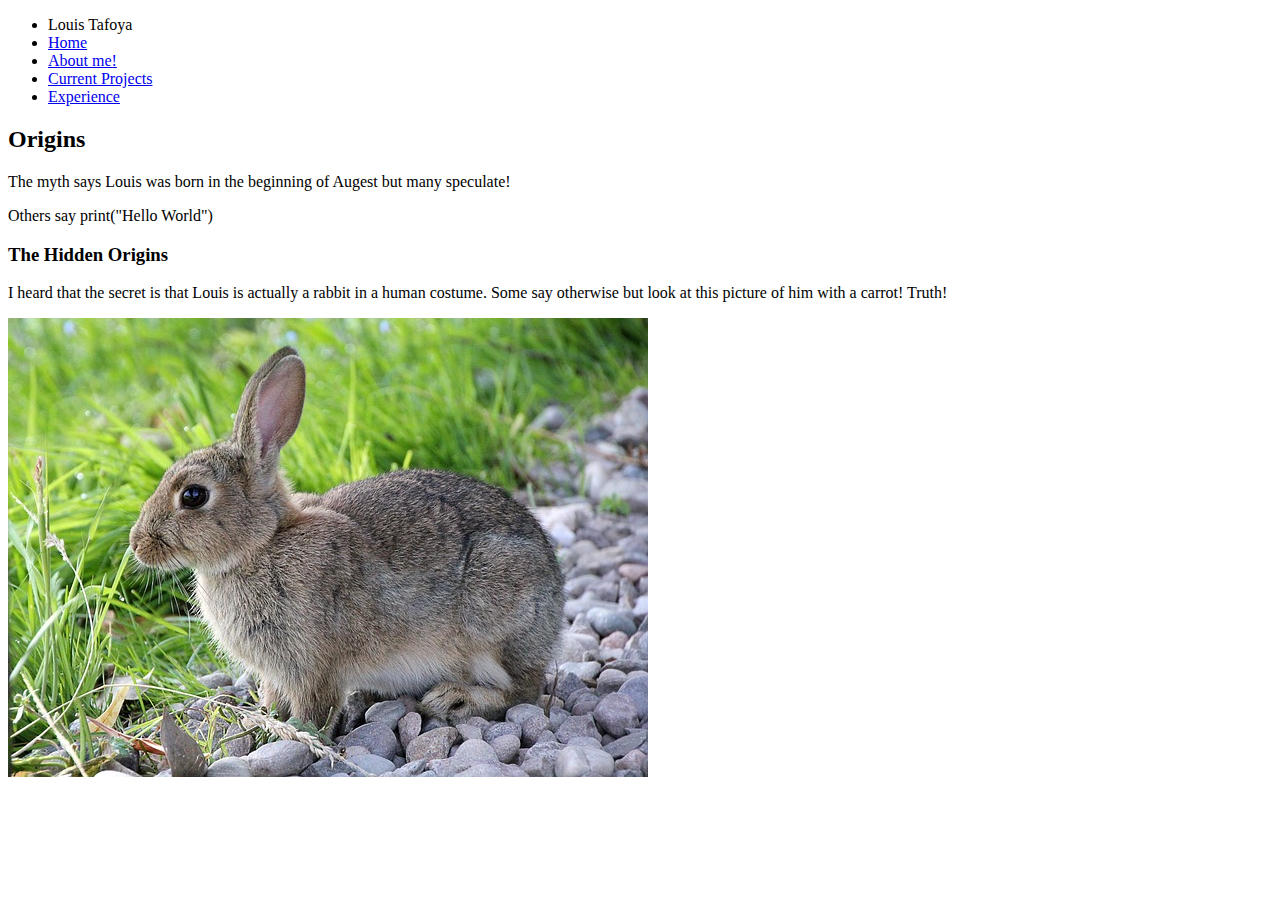
==== portfolio_update_v1FED/about_me.html @ 1dd0d110 "First draft" ====
<!DOCTYPE html>
<html lang="en">
<head>
    <meta charset="UTF-8">
    <title>About Me!</title>
    <meta http-equiv="X-UA-Compatible" content="IE=edge">
    <meta name="viewport" content="width=device-width, initial-scale=1.0">
    <link rel="stylesheet" href="styles.css_pg2">
    <link href="https://fonts.googleapis.com/css?family=Muli%7CRoboto:400,300,500,700,900" rel="stylesheet">
</head>
<body>
    <nav class="main-nav">
        <ul class="nav">
          <li class="name">Louis Tafoya</li>
          <li><a href="index.html">Home</a></li>
          <li><a href="about_me.html">About me!</a></li>
          <li><a href="current_projects.html">Current Projects</a></li>
          <li><a href="experiences.html">Experience</a></li>
        </ul>
      </nav>
    <article>
        <h2>Origins
        </h2>
        <p>The myth says Louis was born in the beginning of Augest but many speculate!</p>
        <span>Others say print("Hello World")</span>
    </article>
    <article>
        <h3>The Hidden Origins</h3>
        <p>I heard that the secret is that Louis is actually a rabbit in a human costume.  Some say otherwise but look at this picture of him with a carrot!  Truth!</p>
      <!--insert rabbit picture-->
      <img src="images/rabbit-g21075a71a_640.jpg" alt="A picture of a rabit that is not Louis">
    </article>
    </body>
</html>
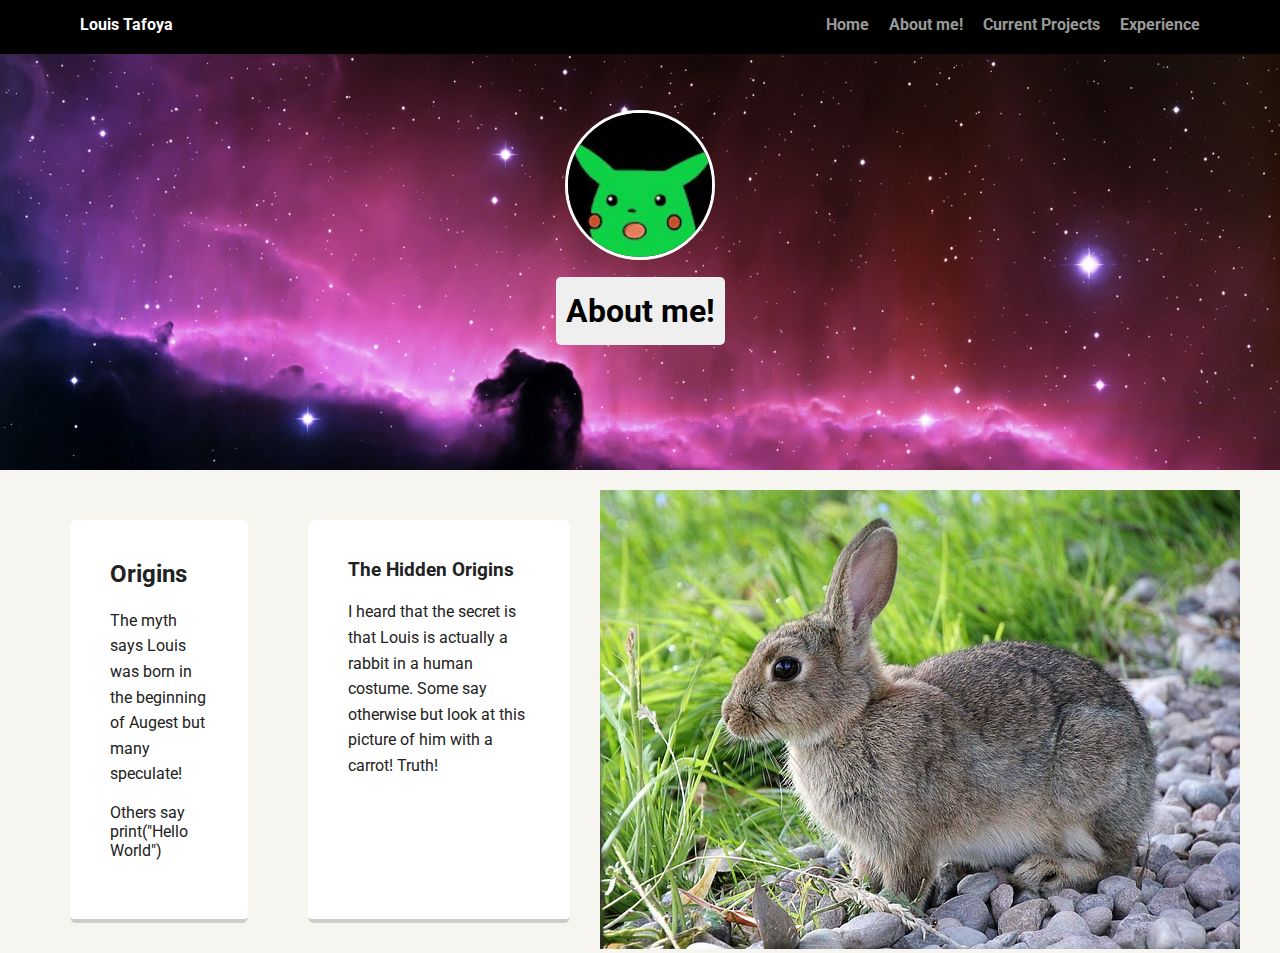
==== commit 1b6dcbb6: "Update second draft" ====
--- a/portfolio_update_v1FED/about_me.html
+++ b/portfolio_update_v1FED/about_me.html
@@ -1,34 +1,41 @@
 <!DOCTYPE html>
 <html lang="en">
-<head>
-    <meta charset="UTF-8">
-    <title>About Me!</title>
-    <meta http-equiv="X-UA-Compatible" content="IE=edge">
+  <head>
+    <meta charset="utf-8">
+    <title>Louis Tafoya's Profile</title>
     <meta name="viewport" content="width=device-width, initial-scale=1.0">
-    <link rel="stylesheet" href="styles.css_pg2">
-    <link href="https://fonts.googleapis.com/css?family=Muli%7CRoboto:400,300,500,700,900" rel="stylesheet">
-</head>
+    <link rel="stylesheet" href="styles.css">
+    <link href="https://fonts.googleapis.com/css?family=Muli%7CRoboto:400,300,500,700,900" rel="stylesheet"></head>
 <body>
-    <nav class="main-nav">
-        <ul class="nav">
-          <li class="name">Louis Tafoya</li>
-          <li><a href="index.html">Home</a></li>
-          <li><a href="about_me.html">About me!</a></li>
-          <li><a href="current_projects.html">Current Projects</a></li>
-          <li><a href="experiences.html">Experience</a></li>
-        </ul>
-      </nav>
-    <article>
-        <h2>Origins
-        </h2>
-        <p>The myth says Louis was born in the beginning of Augest but many speculate!</p>
-        <span>Others say print("Hello World")</span>
-    </article>
-    <article>
-        <h3>The Hidden Origins</h3>
-        <p>I heard that the secret is that Louis is actually a rabbit in a human costume.  Some say otherwise but look at this picture of him with a carrot!  Truth!</p>
-      <!--insert rabbit picture-->
-      <img src="images/rabbit-g21075a71a_640.jpg" alt="A picture of a rabit that is not Louis">
-    </article>
-    </body>
+      <nav class="main-nav">
+          <ul class="nav">
+            <li class="name">Louis Tafoya</li>
+            <li><a href="index.html">Home</a></li>
+            <li><a href="about_me.html">About me!</a></li>
+            <li><a href="current_projects.html">Current Projects</a></li>
+            <li><a href="experiences.html">Experience</a></li>
+          </ul>
+        </nav>
+      <header>
+          <img src="images/pikachu_112.jpg" alt="Drawing of Louis Tafoya as a surpize pikachu" class="profile-image">
+          <h1 class="tag name">About me!</h1>
+
+      </header>
+    <main class="flex">
+      <article class="card">
+          <h2>Origins
+          </h2>
+          <p>The myth says Louis was born in the beginning of Augest but many speculate!</p>
+          <span>Others say print("Hello World")</span>
+      </article>
+      <article class="card">
+          <h3>The Hidden Origins</h3>
+          <p>I heard that the secret is that Louis is actually a rabbit in a human costume.  Some say otherwise but look at this picture of him with a carrot!  Truth!</p>
+        <!--insert rabbit picture-->
+      </article>
+      <article>
+        <img src="images/rabbit-g21075a71a_640.jpg" alt="A picture of a rabit that is not Louis">
+      </article>
+    </main>
+  </body>
 </html>--- a/portfolio_update_v1FED/styles.css
+++ b/portfolio_update_v1FED/styles.css
@@ -0,0 +1,215 @@
+/* Global Layout Set-up */
+* { 
+  box-sizing: border-box;
+}
+  
+body {
+  margin: 0;
+  padding: 0;
+  text-align: center;
+  font-family: 'Roboto', sans-serif;
+  color: #222;
+  background: #f7f5f0;
+}
+/* Link Styles */
+
+a {
+  text-decoration: none;
+  color: #999;
+}
+a:hover {
+  color: #6633ff;
+}
+
+/* Section Styles */
+
+.main-nav {
+  width: 100%;
+  background: black;
+  min-height: 30px;
+  padding: 10px;
+  position: fixed;
+  text-align: center;
+}
+.nav {
+  display: flex;
+  justify-content: space-around;
+  font-weight: 700;
+  list-style-type: none;
+  margin: 0 auto;
+  padding: 0;
+}
+
+.nav .name {
+    display: block;
+    margin-right: auto;
+    color: white;
+}
+.nav li {
+  padding: 5px 10px 10px 10px;
+}
+.nav a {
+  transition: all .5s;
+}
+.nav a:hover {
+  color: white
+}
+
+header {
+  text-align: center;
+  background: url('images/space.jpg') no-repeat top center ;
+  background-size: cover;
+  overflow: hidden;
+  padding-top: 60px;
+}
+header {
+  line-height: 1.5;
+}
+header .profile-image {
+  margin-top: 50px;
+  width: 150px;
+  height: 150px;
+  border-radius: 50%;
+  border: 3px solid white;
+  transition: all .5s;
+}
+header .profile-image:hover {
+  transform: scale(1.2) rotate(360deg);
+  border: 3px solid green; 
+}
+.tag {
+  background-color: #efefef;
+  color: black;
+  padding: 10px;
+  border-radius: 5px;
+  display: table;
+  margin: 10px auto;
+} 
+.location {
+  background-color: #222;
+  color: yellow;
+}
+.card {
+  margin: 30px;
+  padding: 20px 40px 40px;
+  max-width: 500px;
+  text-align: left;
+  background: #fff;
+  border-bottom: 4px solid #ccc;
+  border-radius: 6px;
+  transition: all .5s;
+}
+.card:hover {
+  border-color: #ff99ff;
+}
+
+ul.skills {
+  padding: 0;
+  text-align: center;
+}
+
+.skills li {
+  border-radius: 6px;
+  display: inline-block;
+  background: #ff9904;
+  color: white;
+  padding: 5px 10px;
+  margin: 2px;
+}
+
+.skills li:nth-child(odd) {
+  background: #0399ff;
+}
+
+footer {
+  width: 100%;
+  min-height: 30px;
+  padding: 20px 0 40px 20px;
+}
+
+footer .copyright {
+  top: -8px;
+  font-size: .75em;
+}
+
+footer ul {
+  list-style-type: none;
+  margin: 0;
+  padding: 0;
+}
+
+footer ul li {
+  display: inline-block;
+}
+
+a.social {
+  display: inline-block;
+  text-indent: -9999px;
+  margin-left: 5px;
+  width: 30px;
+  height: 30px;
+  background-size: 30px 30px;
+  opacity: .4;
+  transition: all .5s;
+}
+a.twitter {
+  background-image: url(images/twitter.svg);
+}
+a.linkedin {
+  background-image: url(images/linkedin.svg);
+}
+a.github {
+  background-image: url(images/github.svg);
+}
+a.social:hover {
+  opacity: 1;
+}
+.clearfix {
+  clear: both;
+}
+
+.titles {
+    text-align: center;
+    border: solid#222;
+
+  
+}
+
+/* Styles for larger screens */
+@media screen and (min-width: 720px) {
+  
+  .flex {
+      display: -ms-flexbox;      /* TWEENER - IE 10 */
+      display: flex; 
+      max-width: 1200px;
+      -ms-flex-pack: distribute;
+      justify-content: space-around;
+      margin: 0 auto;
+  }
+
+  header {
+    min-height: 470px;
+  }
+
+  .nav {
+    max-width: 1200px;
+    padding: 0 30px;
+  }
+
+
+  main {
+    padding-top: 20px;
+  }
+
+  main p {
+    line-height: 1.6em;
+  }
+
+  footer {
+    font-size: 1.3em;
+    max-width: 1200px;
+    margin: 40px auto;
+  }
+
+}
+
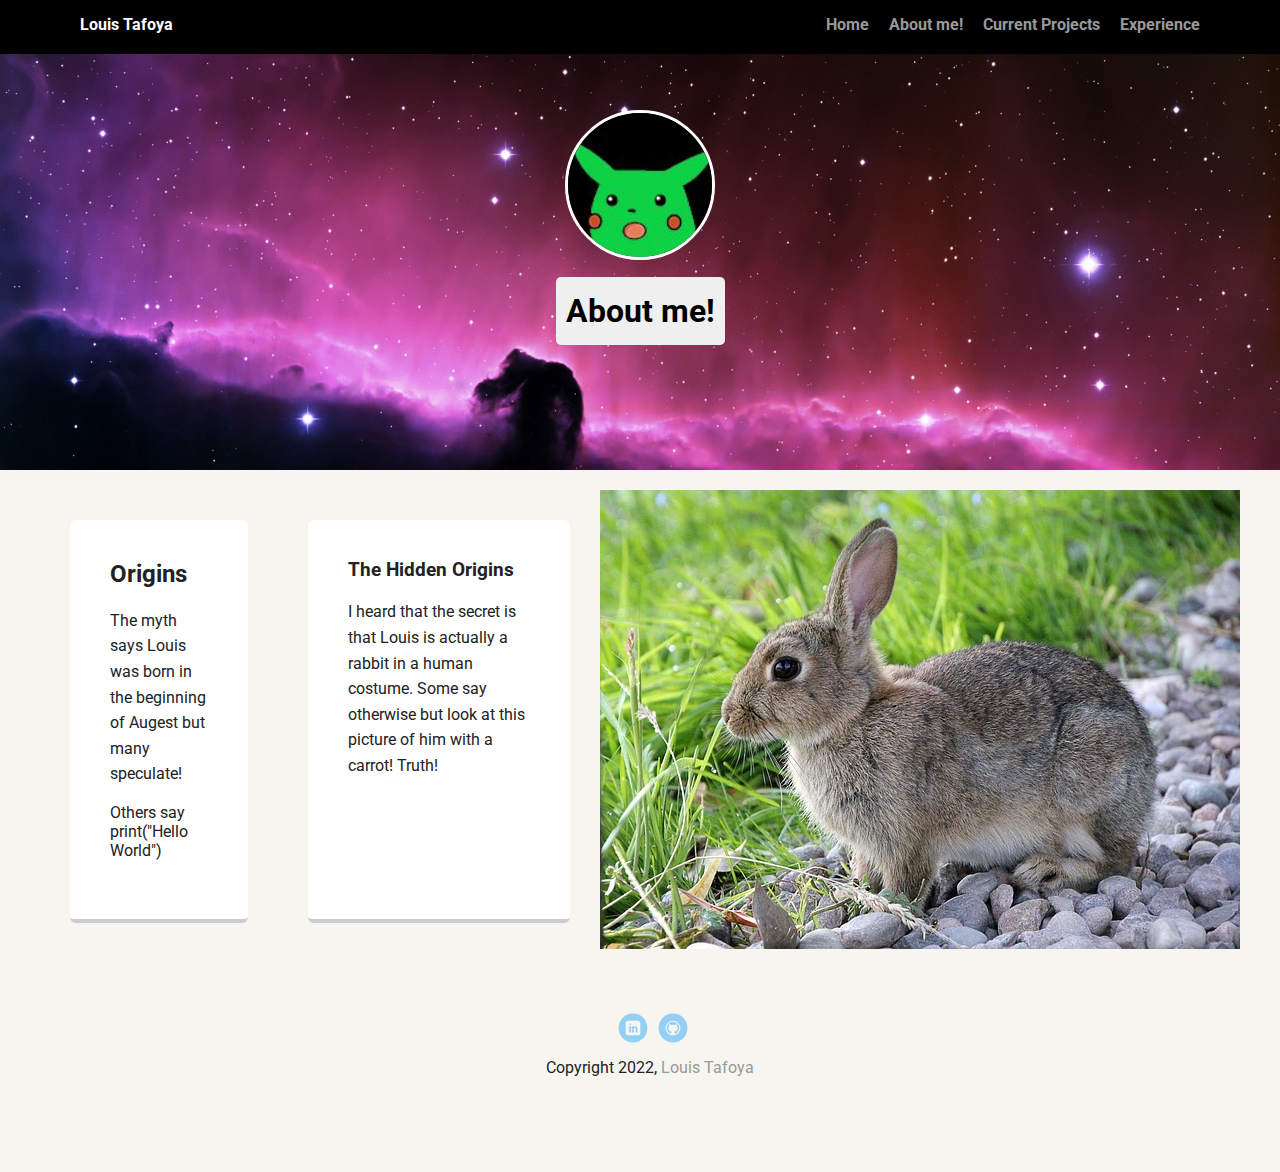
==== commit fa83ba6a: "draft 3" ====
--- a/portfolio_update_v1FED/about_me.html
+++ b/portfolio_update_v1FED/about_me.html
@@ -37,5 +37,12 @@
         <img src="images/rabbit-g21075a71a_640.jpg" alt="A picture of a rabit that is not Louis">
       </article>
     </main>
+    <footer>
+      <ul>
+        <li><a href="https://www.linkedin.com/in/louis-tafoya-81009b126" class="social linkedin">LinkedIn</a></li>
+        <li><a href="https://github.com/lmt300" class="social github">Github</a></li>
+      </ul>
+      <p class="copyright">Copyright 2022, <a href="about_me.html">Louis Tafoya</a></p>
+    </footer>
   </body>
 </html>